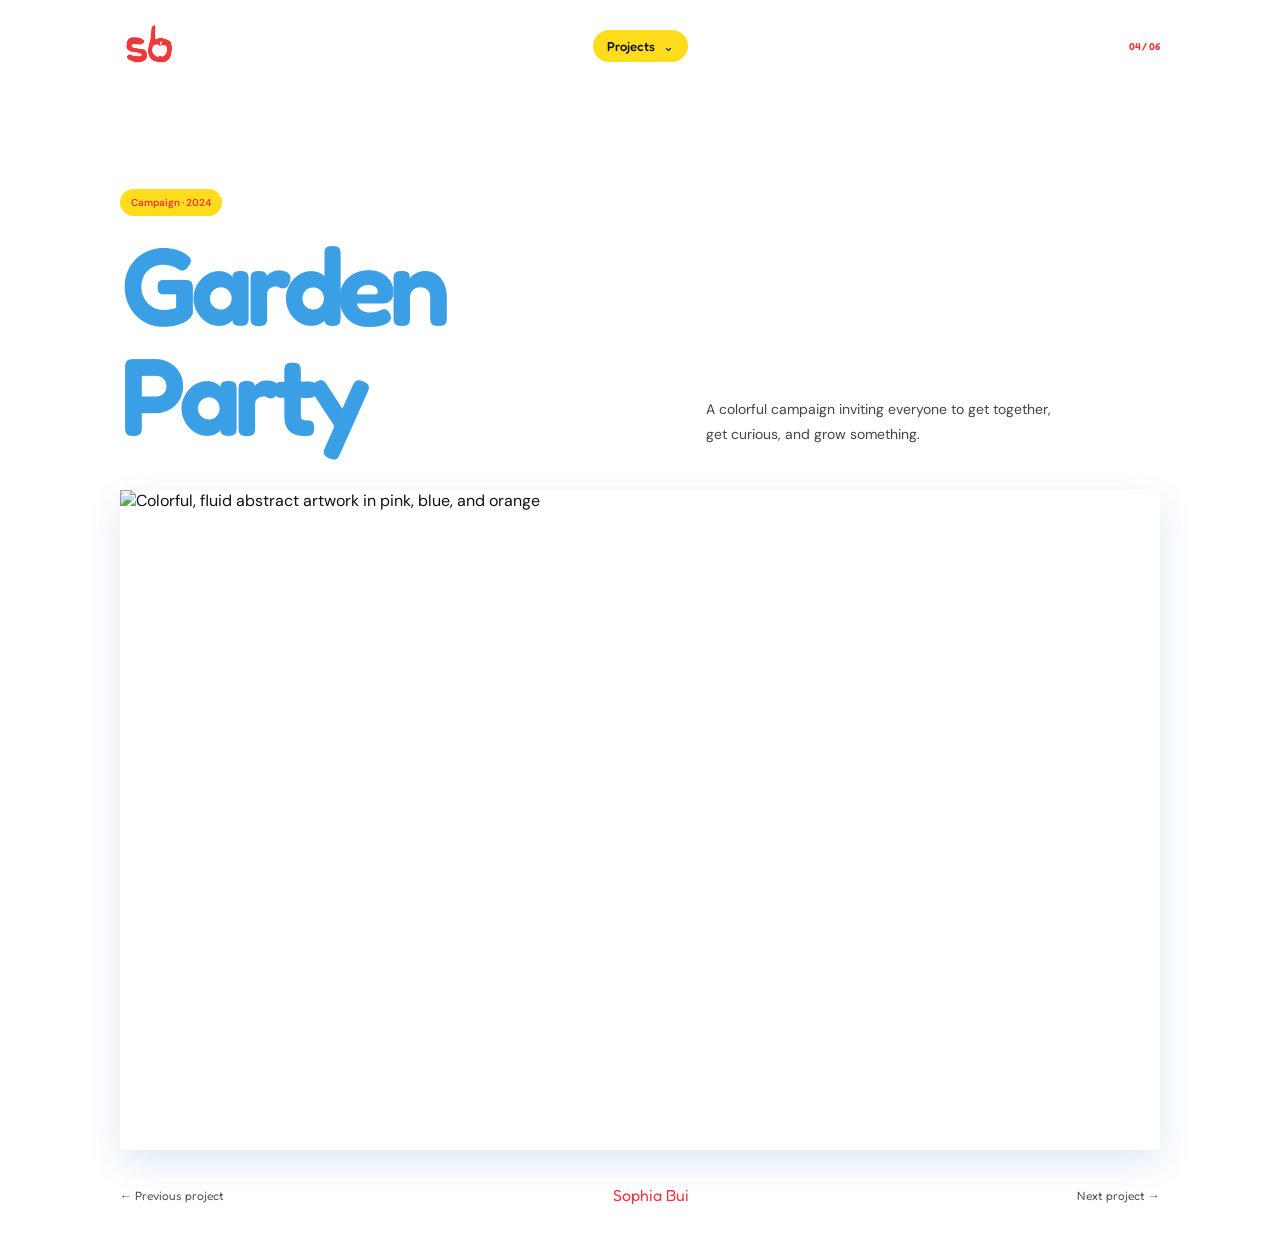
==== projects/garden-party.html @ dff450fa "modified:   README.md 	new file:   assets/sophia-bui-logo.png 	new file:   index.html 	new file:   p" ====
<!doctype html>
<html lang="en">
  <head>
    <meta charset="utf-8">
    <meta name="viewport" content="width=device-width, initial-scale=1">
    <meta name="description" content="A vibrant campaign concept for Garden Party.">
    <title>Garden Party — Sophia Bui</title>
    <link rel="stylesheet" href="project.css">
  </head>
  <body>
    <main class="project-page">
      <header class="project-header">
        <a class="project-home" href="../index.html" aria-label="Sophia Bui home">
          <img src="../assets/sophia-bui-logo.png" alt="Sophia Bui">
        </a>
        <details class="project-menu">
          <summary>Projects</summary>
          <nav aria-label="Project pages">
            <a href="slow-sunday.html">Slow Sunday</a>
            <a href="soft-forms.html">Soft Forms</a>
            <a href="good-earth.html">Good Earth</a>
            <a href="garden-party.html" aria-current="page">Garden Party</a>
            <a href="other-worlds.html">Other Worlds</a>
            <a href="sixth-thumbnail.html">Sixth Thumbnail</a>
          </nav>
        </details>
        <span class="project-number">04 / 06</span>
      </header>
      <section class="project-intro">
        <div>
          <p class="project-category">Campaign · 2024</p>
          <h1>Garden Party</h1>
        </div>
        <p class="project-description">
          A colorful campaign inviting everyone to get together, get curious,
          and grow something.
        </p>
      </section>
      <img
        class="project-image"
        src="https://images.unsplash.com/photo-1541701494587-cb58502866ab?auto=format&amp;fit=crop&amp;w=1800&amp;q=90"
        alt="Colorful, fluid abstract artwork in pink, blue, and orange"
      >
      <footer class="project-footer">
        <a href="good-earth.html">← Previous project</a>
        <a href="../index.html">Sophia Bui</a>
        <a href="other-worlds.html">Next project →</a>
      </footer>
    </main>
  </body>
</html>
---- projects/project.css ----
@import url("https://fonts.googleapis.com/css2?family=DM+Sans:wght@400;500;600;700&family=Fredoka:wght@400;500;600;700&display=swap");

:root {
  --ink: #111;
  --muted: #555;
  --line: #e9e9e9;
  --paper: #fff;
  --blue: #3b9fe5;
  --pink: #f33440;
  --yellow: #ffdd1d;
  --green: #078d45;
  --display: "Fredoka", "Trebuchet MS", sans-serif;
}

* {
  box-sizing: border-box;
}

html,
body,
.project-page {
  border: 0;
  outline: 0;
  box-shadow: none;
}

body {
  background: var(--paper);
  color: var(--ink);
  font-family: "DM Sans", Arial, sans-serif;
}

html {
  color-scheme: light;
  font-synthesis: none;
  text-rendering: optimizeLegibility;
  -webkit-font-smoothing: antialiased;
  -moz-osx-font-smoothing: grayscale;
  min-width: 320px;
  scrollbar-color: #3b9fe5 #ffffff;
  scrollbar-width: auto;
}

html::-webkit-scrollbar {
  width: 16px;
}

html::-webkit-scrollbar-track {
  background: #ffffff;
}

html::-webkit-scrollbar-thumb {
  border: 3px solid #ffffff;
  border-radius: 99px;
  background: #3b9fe5;
}

html::-webkit-scrollbar-thumb:hover {
  background: #086fba;
}

a {
  color: inherit;
}

a:focus-visible {
  outline: 2px solid var(--blue);
  outline-offset: 4px;
}

.project-page {
  width: min(100% - 40px, 1040px);
  margin-inline: auto;
}

.project-header {
  position: relative;
  display: flex;
  min-height: 76px;
  align-items: center;
  justify-content: center;
  gap: 18px;
  font-family: var(--display);
  font-size: 13px;
  font-weight: 500;
}

.project-header a,
.project-footer a {
  text-decoration: none;
}

.project-header a:hover,
.project-footer a:hover {
  color: var(--blue);
  text-decoration: underline;
  text-underline-offset: 3px;
}

.project-home {
  position: absolute;
  left: 0;
  display: inline-flex;
  width: 58px;
  align-items: center;
  line-height: 0;
}

.project-home img {
  display: block;
  width: 100%;
  height: auto;
}

.project-home:hover img {
  opacity: 0.78;
}

.project-menu {
  position: relative;
}

.project-menu summary {
  padding: 8px 14px;
  border-radius: 99px;
  background: var(--yellow);
  cursor: pointer;
  list-style: none;
}

.project-menu summary::-webkit-details-marker {
  display: none;
}

.project-menu summary:focus-visible {
  outline: 2px solid var(--ink);
  outline-offset: 3px;
}

.project-menu summary::after {
  display: inline-block;
  margin-left: 8px;
  content: "⌄";
}

.project-menu[open] summary,
.project-menu summary:hover {
  background: var(--blue);
  color: #fff;
}

.project-menu nav {
  position: absolute;
  z-index: 5;
  top: calc(100% + 8px);
  left: 50%;
  display: grid;
  min-width: 180px;
  gap: 2px;
  padding: 7px;
  border: 1px solid var(--line);
  border-radius: 12px;
  background: var(--paper);
  box-shadow: 0 8px 24px rgb(17 17 17 / 12%);
  transform: translateX(-50%);
}

.project-menu nav a {
  padding: 9px 11px;
  border-radius: 7px;
  white-space: nowrap;
}

.project-menu nav a:hover,
.project-menu nav a[aria-current="page"] {
  background: rgb(59 159 229 / 10%);
  color: var(--blue);
}

.project-number {
  position: absolute;
  right: 0;
}

.project-number,
.project-category {
  color: var(--pink);
  font-size: 10px;
  font-weight: 600;
}

.project-intro {
  display: grid;
  grid-template-columns: 1.1fr 0.9fr;
  align-items: end;
  gap: 32px;
  padding-block: clamp(55px, 10vw, 105px) 40px;
}

.project-category {
  display: table;
  margin: 0 0 14px;
  padding: 7px 11px;
  border-radius: 99px;
  background: var(--yellow);
}

.project-intro h1 {
  margin: 0;
  color: var(--blue);
  font-family: var(--display);
  font-size: clamp(53px, 9vw, 110px);
  font-weight: 600;
  letter-spacing: -0.065em;
  line-height: 1;
}

.project-description {
  max-width: 355px;
  margin: 0 0 3px;
  color: #444;
  font-size: 14px;
  line-height: 1.8;
}

.project-image {
  display: block;
  width: 100%;
  max-height: 660px;
  aspect-ratio: 1.5;
  background: #fff;
  object-fit: cover;
  box-shadow: 0 12px 32px rgb(0 105 183 / 14%);
}

.project-image--portrait {
  max-height: 740px;
  aspect-ratio: 1.15;
}

.project-footer {
  display: flex;
  min-height: 90px;
  align-items: center;
  justify-content: space-between;
  gap: 20px;
  color: var(--muted);
  font-family: var(--display);
  font-size: 12px;
}

.project-footer a:nth-child(2) {
  color: var(--pink);
  font-size: 16px;
}

@media (max-width: 600px) {
  .project-page {
    width: calc(100% - 32px);
  }

  .project-header {
    gap: 10px;
  }

  .project-home {
    width: 48px;
  }

  .project-menu summary {
    padding: 8px 12px;
  }

  .project-number {
    font-size: 9px;
  }

  .project-intro {
    grid-template-columns: 1fr;
    gap: 22px;
    padding-block: 60px 28px;
  }

  .project-description {
    font-size: 13px;
  }

  .project-image,
  .project-image--portrait {
    aspect-ratio: 0.95;
  }
}
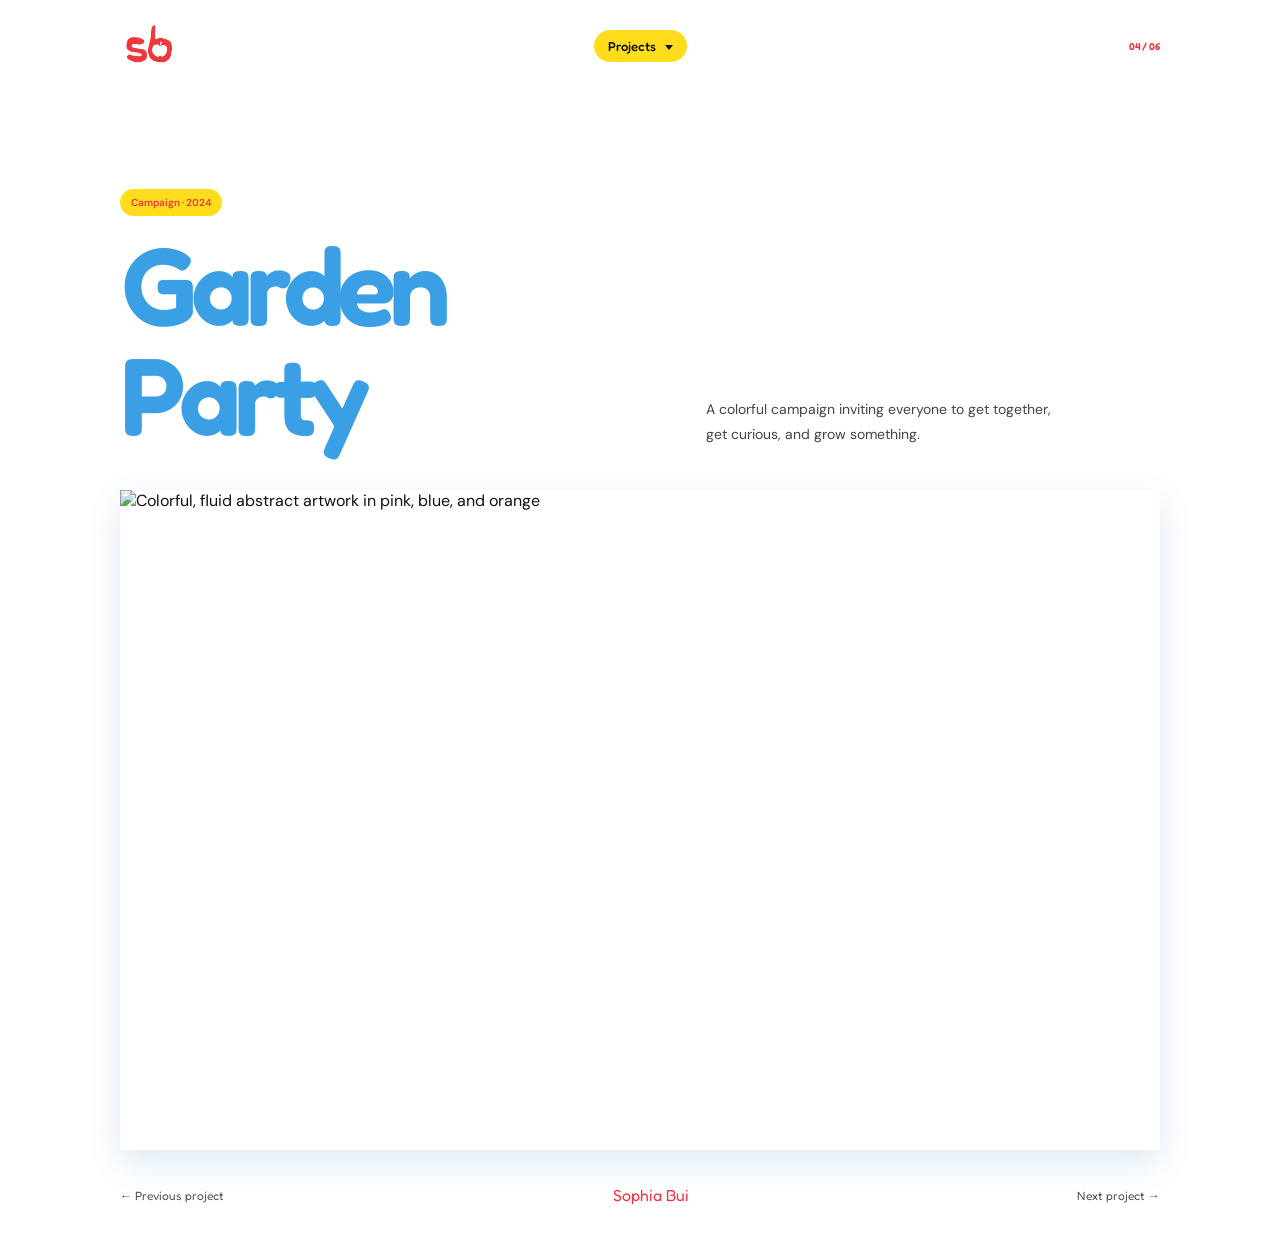
==== commit 6aa59c72: "modified:   README.md 	new file:   assets/3d-render.png 	new file:   assets/garden-party-thumbnail.p" ====
--- a/projects/garden-party.html
+++ b/projects/garden-party.html
@@ -16,8 +16,8 @@
         <details class="project-menu">
           <summary>Projects</summary>
           <nav aria-label="Project pages">
-            <a href="slow-sunday.html">Slow Sunday</a>
-            <a href="soft-forms.html">Soft Forms</a>
+            <a href="personal-logo.html">Personal Logo</a>
+            <a href="3d-render.html">3D Render</a>
             <a href="good-earth.html">Good Earth</a>
             <a href="garden-party.html" aria-current="page">Garden Party</a>
             <a href="other-worlds.html">Other Worlds</a>
--- a/projects/project.css
+++ b/projects/project.css
@@ -139,8 +139,12 @@
 
 .project-menu summary::after {
   display: inline-block;
-  margin-left: 8px;
-  content: "⌄";
+  margin-left: 9px;
+  border-top: 5px solid currentColor;
+  border-right: 4px solid transparent;
+  border-left: 4px solid transparent;
+  content: "";
+  vertical-align: middle;
 }
 
 .project-menu[open] summary,
